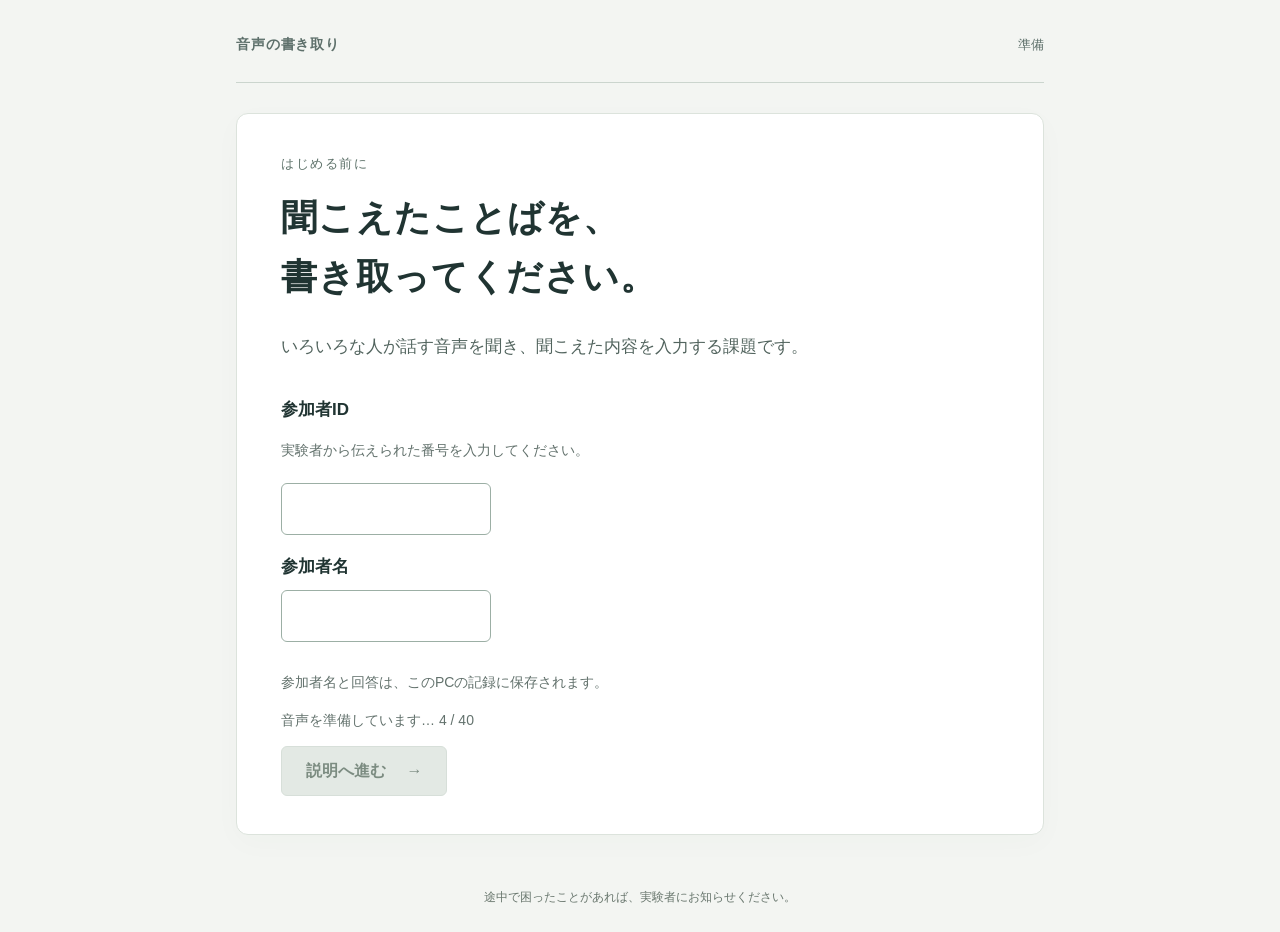
==== site/index.html @ dc61eeb9 "Add Japanese transcription experiment with four practice trials" ====
<!doctype html>
<html lang="ja">
<head>
  <meta charset="utf-8">
  <meta name="viewport" content="width=device-width, initial-scale=1">
  <meta name="referrer" content="no-referrer">
  <meta http-equiv="Content-Security-Policy" content="default-src 'self'; script-src 'self'; style-src 'self'; img-src 'self' data:; media-src 'self' blob:; connect-src 'self'; object-src 'none'; base-uri 'none'; form-action 'none'">
  <title>音声の書き取り</title>
  <link rel="stylesheet" href="style.css">
  <script type="module" src="app.mjs"></script>
</head>
<body>
  <main>
    <header><span class="brand">音声の書き取り</span><span id="stage">準備</span></header>
    <section id="welcome" class="panel">
      <p class="eyebrow">はじめる前に</p>
      <h1>聞こえたことばを、<br>書き取ってください。</h1>
      <p class="lead">いろいろな人が話す音声を聞き、聞こえた内容を入力する課題です。</p>
      <form id="setup">
        <label for="participant">参加者ID</label>
        <p class="hint" id="id-help">実験者から伝えられた番号を入力してください。</p>
        <input id="participant" inputmode="numeric" autocomplete="off" maxlength="12" required aria-describedby="id-help">
        <label for="participant-name">参加者名</label>
        <input id="participant-name" type="text" autocomplete="off" maxlength="100" required>
        <p class="hint">参加者名と回答は、このPCの記録に保存されます。</p>
        <p id="loading" class="hint" role="status">音声を準備しています…</p>
        <button id="setup-next" type="submit" disabled>説明へ進む <span aria-hidden="true">→</span></button>
      </form>
    </section>
    <section id="instructions" class="panel" hidden>
      <p class="eyebrow">課題の進め方</p><h1>音声は1回だけ流れます。</h1>
      <ol class="instructions">
        <li><strong>聞こえた内容を、ひらがなで入力してください。</strong><br>音声が流れ始めたら、入力できます。漢字への変換は必要ありません。</li>
        <li><strong>聞き取れた部分だけでも入力してください。</strong><br>聞こえたことばを、できるだけそのまま書いてください。何も聞き取れなかった場合は、空欄のまま進めます。</li>
        <li><strong>入力が終わったら「次へ」を押してください。</strong><br>音声が終わると次へ進めます。時間制限はありません。前の音声や回答には戻れません。</li>
      </ol>
      <p>最初に4問練習します。その後、本番の36問に進みます。入力した内容と、入力・修正のタイミングを記録します。</p>
      <div class="sound-check"><p>ヘッドホンを着けて、音量を確認してください。</p><button class="secondary" id="check-sound">確認用の音を聞く</button><label class="check"><input type="checkbox" id="sound-ok"> 音が聞こえ、音量もちょうどよいです</label></div>
      <button id="begin" disabled>練習を始める <span aria-hidden="true">→</span></button>
    </section>
    <section id="practice-done" class="panel" hidden>
      <p class="eyebrow">練習終了</p><h1>練習はこれで終わりです。</h1>
      <p>次は本番です。同じやり方で、36個の音声を書き取ってください。</p>
      <p>操作でわからないことがあれば、実験者にお知らせください。準備ができたら、下のボタンを押してください。</p>
      <button id="begin-main">本番を始める <span aria-hidden="true">→</span></button>
    </section>
    <section id="task" class="panel" hidden>
      <div class="progress-label"><span id="progress-text"></span><span>音声の書き取り</span></div>
      <progress id="progress" max="36" value="0" aria-label="進み具合"></progress>
      <h1 id="audio-status" role="status">音声を準備しています…</h1>
      <p id="response-help">聞こえた内容を、ひらがなで入力してください。</p>
      <label for="response" class="sr-only">聞こえた内容</label>
      <textarea id="response" rows="5" maxlength="2000" spellcheck="false" autocomplete="off" autocorrect="off" autocapitalize="off" aria-describedby="response-help response-error" disabled></textarea>
      <p id="response-error" class="error" role="alert"></p>
      <div class="actions"><button id="stop" class="text-button">中断する</button><button id="next" disabled>次へ <span aria-hidden="true">→</span></button></div>
      <button id="retry-play" class="secondary" hidden>音声を開始する</button>
    </section>
    <section id="finish" class="panel" hidden>
      <p class="eyebrow">終了</p><h1 id="finish-title">ありがとうございました。</h1>
      <p id="finish-message">書き取りはこれで終わりです。実験者にお知らせください。</p>
      <button id="download" class="secondary">記録を保存する</button>
      <p class="hint">保存が始まらない場合は、このボタンを押してください。</p>
    </section>
    <section id="recovery" class="panel" hidden>
      <h1>前回の記録が残っています。</h1>
      <p>実験者にお知らせください。記録を保存してから、次の参加者の準備をしてください。</p>
      <button id="recover-download">前回の記録を保存する</button>
      <button id="fresh" class="secondary" disabled>次の参加者の準備へ</button>
    </section>
    <p id="error" class="error" role="alert"></p>
    <footer>途中で困ったことがあれば、実験者にお知らせください。</footer>
  </main>
  <dialog id="stop-dialog"><h2>ここで中断しますか？</h2><p>ここまでの入力を記録して終了します。</p><div class="actions"><button id="cancel-stop" class="secondary">続ける</button><button id="confirm-stop">中断して終了</button></div></dialog>
</body>
</html>
---- site/style.css ----
:root{color-scheme:light;font-family:-apple-system,BlinkMacSystemFont,"Hiragino Kaku Gothic ProN","Yu Gothic",Meiryo,sans-serif;color:#203432;background:#f3f5f2;font-size:17px;line-height:1.85}
*{box-sizing:border-box}body{margin:0}main{max-width:880px;margin:auto;padding:32px 36px 24px}header{display:flex;align-items:center;justify-content:space-between;padding:0 0 24px;border-bottom:1px solid #cbd5ce;font-size:14px;color:#5e706b}.brand{font-weight:650;letter-spacing:.06em}#stage{font-size:13px}h1{font-weight:600;font-size:clamp(26px,4vw,36px);line-height:1.65;letter-spacing:.025em;margin:12px 0 24px}h2{font-size:23px}.panel{background:#fff;border:1px solid #dce3dc;border-radius:12px;padding:38px 44px;margin:30px 0 0;box-shadow:0 8px 30px #23462c06}.eyebrow{font-size:13px;letter-spacing:.12em;color:#60746c;margin:0}.lead{color:#52645e;max-width:36em;margin-bottom:32px}p{margin:12px 0}label{display:block;font-weight:600}.hint{font-size:14px;color:#63726d}input:not([type=checkbox]){font:inherit;width:210px;padding:9px 14px;border:1px solid #9cafa5;border-radius:6px;margin:8px 0 16px}button{font:inherit;font-size:16px;font-weight:600;line-height:1.5;border:1px solid #235a49;border-radius:6px;padding:12px 24px;background:#235a49;color:#fff;cursor:pointer;min-height:48px}button span{padding-left:16px}button:hover:enabled{background:#174636}button:disabled{background:#e3e9e4;border-color:#d7dfd9;color:#7c8c81;cursor:default}button.secondary{background:#fff;color:#235a49}button.secondary:hover:enabled{background:#eef4ef}.text-button{background:transparent;border-color:transparent;color:#65736b;padding-left:0}.text-button:hover:enabled{background:#f3f5f2;color:#203432}button:focus-visible,input:focus-visible,textarea:focus-visible{outline:3px solid #b39044;outline-offset:3px}.instructions{padding-left:24px;font-size:16px}.instructions li{padding-left:6px;margin-bottom:22px}.instructions strong{font-weight:600}.sound-check{margin:28px 0;padding:20px 24px;background:#f4f7f3;border-radius:8px}.check{font-size:15px;font-weight:400;margin-top:14px;cursor:pointer}input[type=checkbox]{width:18px;height:18px;vertical-align:middle;accent-color:#235a49}.progress-label{font-size:13px;display:flex;justify-content:space-between;color:#5e706b}progress{appearance:none;width:100%;height:4px;display:block;margin:10px 0 32px;border:0;border-radius:4px}progress::-webkit-progress-bar{background:#e7ece7;border-radius:4px}progress::-webkit-progress-value{background:#54846d;border-radius:4px}progress::-moz-progress-bar{background:#54846d}#task h1{font-size:26px;margin-bottom:10px}textarea{width:100%;resize:vertical;min-height:200px;padding:20px;font:inherit;font-size:21px;line-height:1.85;border:1px solid #9cafa5;border-radius:6px;background:#fff;color:#203432;margin-top:14px}textarea:disabled{background:#f4f6f3}.actions{display:flex;justify-content:space-between;gap:16px;margin-top:20px}.error{color:#993e34;font-size:15px;min-height:1em;white-space:pre-wrap}footer{font-size:12px;color:#69776e;margin-top:24px;text-align:center}dialog{border:1px solid #cbd5ce;border-radius:12px;padding:30px;max-width:90vw}dialog::backdrop{background:#14282066}[hidden]{display:none!important}.sr-only{position:absolute;width:1px;height:1px;padding:0;margin:-1px;overflow:hidden;clip:rect(0,0,0,0);white-space:nowrap;border:0}#fresh{margin:16px 0 0 12px}
@media(max-width:600px){main{padding:20px 16px}.panel{padding:26px 22px;margin-top:22px}h1{font-size:26px}.sound-check{padding:16px}textarea{font-size:19px}#fresh{margin-left:0}}
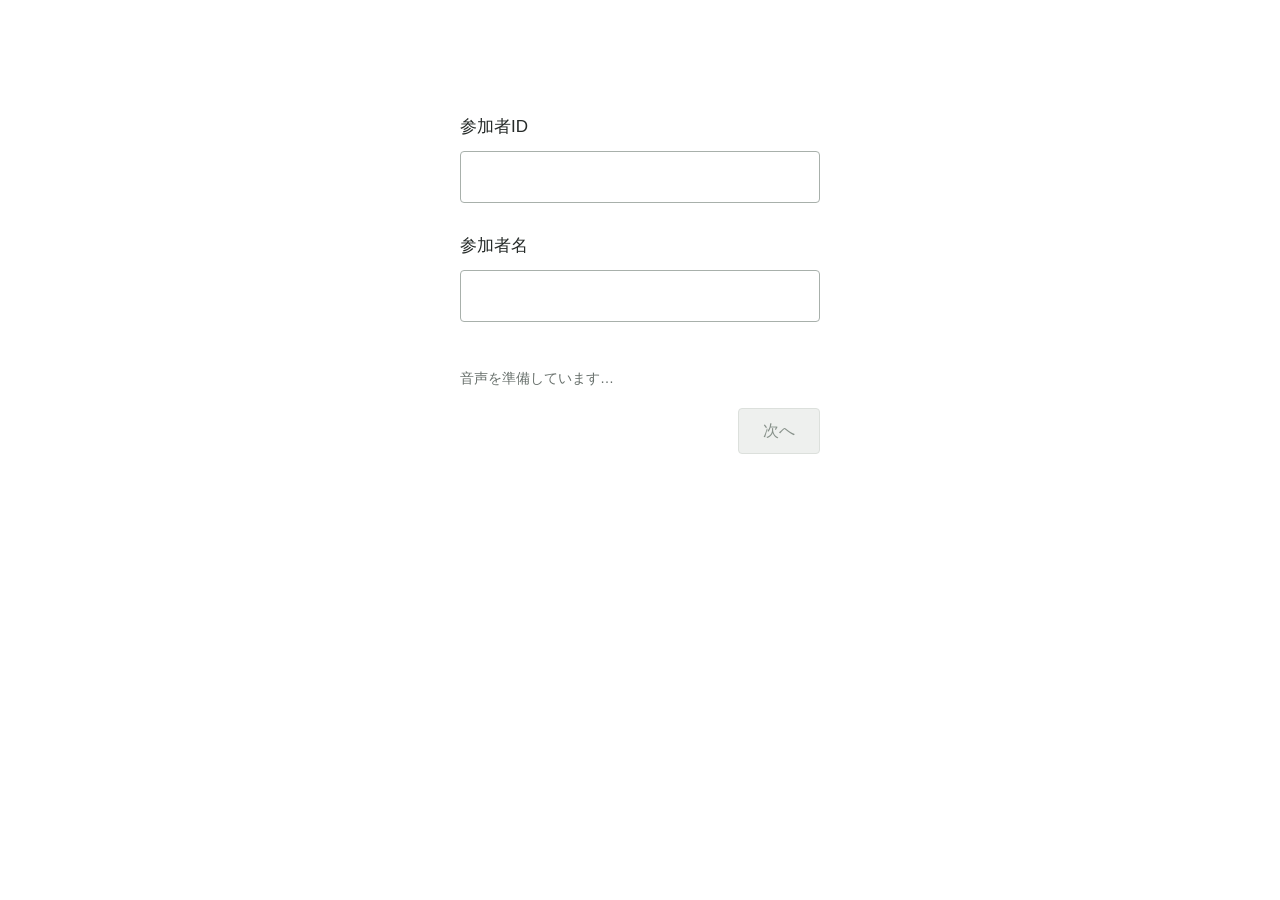
==== commit fbde005e: "Simplify participant UI, log system timestamps, and regenerate practice audio" ====
--- a/site/index.html
+++ b/site/index.html
@@ -11,52 +11,44 @@
 </head>
 <body>
   <main>
-    <header><span class="brand">音声の書き取り</span><span id="stage">準備</span></header>
     <section id="welcome" class="panel">
-      <p class="eyebrow">はじめる前に</p>
-      <h1>聞こえたことばを、<br>書き取ってください。</h1>
-      <p class="lead">いろいろな人が話す音声を聞き、聞こえた内容を入力する課題です。</p>
       <form id="setup">
         <label for="participant">参加者ID</label>
-        <p class="hint" id="id-help">実験者から伝えられた番号を入力してください。</p>
-        <input id="participant" inputmode="numeric" autocomplete="off" maxlength="12" required aria-describedby="id-help">
+        <input id="participant" inputmode="numeric" autocomplete="off" maxlength="12" required>
         <label for="participant-name">参加者名</label>
         <input id="participant-name" type="text" autocomplete="off" maxlength="100" required>
-        <p class="hint">参加者名と回答は、このPCの記録に保存されます。</p>
         <p id="loading" class="hint" role="status">音声を準備しています…</p>
-        <button id="setup-next" type="submit" disabled>説明へ進む <span aria-hidden="true">→</span></button>
+        <button id="setup-next" type="submit" disabled>次へ</button>
       </form>
     </section>
     <section id="instructions" class="panel" hidden>
-      <p class="eyebrow">課題の進め方</p><h1>音声は1回だけ流れます。</h1>
+      <h1>課題の進め方</h1>
       <ol class="instructions">
         <li><strong>聞こえた内容を、ひらがなで入力してください。</strong><br>音声が流れ始めたら、入力できます。漢字への変換は必要ありません。</li>
         <li><strong>聞き取れた部分だけでも入力してください。</strong><br>聞こえたことばを、できるだけそのまま書いてください。何も聞き取れなかった場合は、空欄のまま進めます。</li>
         <li><strong>入力が終わったら「次へ」を押してください。</strong><br>音声が終わると次へ進めます。時間制限はありません。前の音声や回答には戻れません。</li>
       </ol>
-      <p>最初に4問練習します。その後、本番の36問に進みます。入力した内容と、入力・修正のタイミングを記録します。</p>
+      <p>音声は1回だけ流れます。最初に4問練習し、その後、本番の36問に進みます。</p>
+      <p class="hint">お名前・回答・入力や修正の時刻を、このPCに記録します。</p>
       <div class="sound-check"><p>ヘッドホンを着けて、音量を確認してください。</p><button class="secondary" id="check-sound">確認用の音を聞く</button><label class="check"><input type="checkbox" id="sound-ok"> 音が聞こえ、音量もちょうどよいです</label></div>
-      <button id="begin" disabled>練習を始める <span aria-hidden="true">→</span></button>
+      <button id="begin" disabled>練習を始める</button>
     </section>
     <section id="practice-done" class="panel" hidden>
-      <p class="eyebrow">練習終了</p><h1>練習はこれで終わりです。</h1>
+      <h1>練習はこれで終わりです。</h1>
       <p>次は本番です。同じやり方で、36個の音声を書き取ってください。</p>
-      <p>操作でわからないことがあれば、実験者にお知らせください。準備ができたら、下のボタンを押してください。</p>
-      <button id="begin-main">本番を始める <span aria-hidden="true">→</span></button>
+      <button id="begin-main">本番を始める</button>
     </section>
     <section id="task" class="panel" hidden>
-      <div class="progress-label"><span id="progress-text"></span><span>音声の書き取り</span></div>
-      <progress id="progress" max="36" value="0" aria-label="進み具合"></progress>
-      <h1 id="audio-status" role="status">音声を準備しています…</h1>
-      <p id="response-help">聞こえた内容を、ひらがなで入力してください。</p>
-      <label for="response" class="sr-only">聞こえた内容</label>
-      <textarea id="response" rows="5" maxlength="2000" spellcheck="false" autocomplete="off" autocorrect="off" autocapitalize="off" aria-describedby="response-help response-error" disabled></textarea>
+      <p id="progress-text" class="progress-label"></p>
+      <p id="audio-status" class="sr-only" role="status">音声を準備しています…</p>
+      <label for="response" class="sr-only">聞こえた内容をひらがなで入力してください</label>
+      <textarea id="response" rows="5" maxlength="2000" placeholder="ひらがなで入力してください" spellcheck="false" autocomplete="off" autocorrect="off" autocapitalize="off" aria-describedby="response-error" disabled></textarea>
       <p id="response-error" class="error" role="alert"></p>
-      <div class="actions"><button id="stop" class="text-button">中断する</button><button id="next" disabled>次へ <span aria-hidden="true">→</span></button></div>
+      <div class="actions"><button id="stop" class="text-button">中断する</button><button id="next" disabled>次へ</button></div>
       <button id="retry-play" class="secondary" hidden>音声を開始する</button>
     </section>
     <section id="finish" class="panel" hidden>
-      <p class="eyebrow">終了</p><h1 id="finish-title">ありがとうございました。</h1>
+      <h1 id="finish-title">ありがとうございました。</h1>
       <p id="finish-message">書き取りはこれで終わりです。実験者にお知らせください。</p>
       <button id="download" class="secondary">記録を保存する</button>
       <p class="hint">保存が始まらない場合は、このボタンを押してください。</p>
@@ -68,7 +60,6 @@
       <button id="fresh" class="secondary" disabled>次の参加者の準備へ</button>
     </section>
     <p id="error" class="error" role="alert"></p>
-    <footer>途中で困ったことがあれば、実験者にお知らせください。</footer>
   </main>
   <dialog id="stop-dialog"><h2>ここで中断しますか？</h2><p>ここまでの入力を記録して終了します。</p><div class="actions"><button id="cancel-stop" class="secondary">続ける</button><button id="confirm-stop">中断して終了</button></div></dialog>
 </body>
--- a/site/style.css
+++ b/site/style.css
@@ -1,3 +1,3 @@
-:root{color-scheme:light;font-family:-apple-system,BlinkMacSystemFont,"Hiragino Kaku Gothic ProN","Yu Gothic",Meiryo,sans-serif;color:#203432;background:#f3f5f2;font-size:17px;line-height:1.85}
-*{box-sizing:border-box}body{margin:0}main{max-width:880px;margin:auto;padding:32px 36px 24px}header{display:flex;align-items:center;justify-content:space-between;padding:0 0 24px;border-bottom:1px solid #cbd5ce;font-size:14px;color:#5e706b}.brand{font-weight:650;letter-spacing:.06em}#stage{font-size:13px}h1{font-weight:600;font-size:clamp(26px,4vw,36px);line-height:1.65;letter-spacing:.025em;margin:12px 0 24px}h2{font-size:23px}.panel{background:#fff;border:1px solid #dce3dc;border-radius:12px;padding:38px 44px;margin:30px 0 0;box-shadow:0 8px 30px #23462c06}.eyebrow{font-size:13px;letter-spacing:.12em;color:#60746c;margin:0}.lead{color:#52645e;max-width:36em;margin-bottom:32px}p{margin:12px 0}label{display:block;font-weight:600}.hint{font-size:14px;color:#63726d}input:not([type=checkbox]){font:inherit;width:210px;padding:9px 14px;border:1px solid #9cafa5;border-radius:6px;margin:8px 0 16px}button{font:inherit;font-size:16px;font-weight:600;line-height:1.5;border:1px solid #235a49;border-radius:6px;padding:12px 24px;background:#235a49;color:#fff;cursor:pointer;min-height:48px}button span{padding-left:16px}button:hover:enabled{background:#174636}button:disabled{background:#e3e9e4;border-color:#d7dfd9;color:#7c8c81;cursor:default}button.secondary{background:#fff;color:#235a49}button.secondary:hover:enabled{background:#eef4ef}.text-button{background:transparent;border-color:transparent;color:#65736b;padding-left:0}.text-button:hover:enabled{background:#f3f5f2;color:#203432}button:focus-visible,input:focus-visible,textarea:focus-visible{outline:3px solid #b39044;outline-offset:3px}.instructions{padding-left:24px;font-size:16px}.instructions li{padding-left:6px;margin-bottom:22px}.instructions strong{font-weight:600}.sound-check{margin:28px 0;padding:20px 24px;background:#f4f7f3;border-radius:8px}.check{font-size:15px;font-weight:400;margin-top:14px;cursor:pointer}input[type=checkbox]{width:18px;height:18px;vertical-align:middle;accent-color:#235a49}.progress-label{font-size:13px;display:flex;justify-content:space-between;color:#5e706b}progress{appearance:none;width:100%;height:4px;display:block;margin:10px 0 32px;border:0;border-radius:4px}progress::-webkit-progress-bar{background:#e7ece7;border-radius:4px}progress::-webkit-progress-value{background:#54846d;border-radius:4px}progress::-moz-progress-bar{background:#54846d}#task h1{font-size:26px;margin-bottom:10px}textarea{width:100%;resize:vertical;min-height:200px;padding:20px;font:inherit;font-size:21px;line-height:1.85;border:1px solid #9cafa5;border-radius:6px;background:#fff;color:#203432;margin-top:14px}textarea:disabled{background:#f4f6f3}.actions{display:flex;justify-content:space-between;gap:16px;margin-top:20px}.error{color:#993e34;font-size:15px;min-height:1em;white-space:pre-wrap}footer{font-size:12px;color:#69776e;margin-top:24px;text-align:center}dialog{border:1px solid #cbd5ce;border-radius:12px;padding:30px;max-width:90vw}dialog::backdrop{background:#14282066}[hidden]{display:none!important}.sr-only{position:absolute;width:1px;height:1px;padding:0;margin:-1px;overflow:hidden;clip:rect(0,0,0,0);white-space:nowrap;border:0}#fresh{margin:16px 0 0 12px}
-@media(max-width:600px){main{padding:20px 16px}.panel{padding:26px 22px;margin-top:22px}h1{font-size:26px}.sound-check{padding:16px}textarea{font-size:19px}#fresh{margin-left:0}}
+:root{color-scheme:light;font-family:-apple-system,BlinkMacSystemFont,"Hiragino Kaku Gothic ProN","Yu Gothic",Meiryo,sans-serif;color:#252a28;background:#fff;font-size:17px;line-height:1.8}
+*{box-sizing:border-box}body{margin:0}main{max-width:760px;margin:auto;padding:64px 32px}.panel{margin:0}#welcome{max-width:360px;margin:48px auto}h1{font-weight:600;font-size:26px;line-height:1.6;margin:0 0 28px}h2{font-size:23px}p{margin:16px 0}label{display:block;font-weight:500}.hint{font-size:14px;color:#68706c}input:not([type=checkbox]){font:inherit;width:100%;padding:10px 12px;border:1px solid #a8b0ab;border-radius:4px;margin:8px 0 28px}#setup-next{display:block;margin:8px 0 0 auto}button{font:inherit;font-size:16px;line-height:1.5;border:1px solid #315f4e;border-radius:4px;padding:10px 24px;background:#315f4e;color:#fff;cursor:pointer;min-height:46px}button:hover:enabled{background:#244837}button:disabled{background:#eef0ee;border-color:#dce0dc;color:#87918a;cursor:default}button.secondary{background:#fff;color:#315f4e}button.secondary:hover:enabled{background:#f3f6f3}.text-button{background:transparent;border-color:transparent;color:#707873;padding-left:0}.text-button:hover:enabled{background:#f5f6f5;color:#252a28}button:focus-visible,input:focus-visible,textarea:focus-visible{outline:2px solid #315f4e;outline-offset:3px}.instructions{padding-left:24px;font-size:16px}.instructions li{padding-left:4px;margin-bottom:20px}.instructions strong{font-weight:600}.sound-check{margin:28px 0}.check{font-size:15px;margin-top:14px;cursor:pointer}input[type=checkbox]{width:18px;height:18px;vertical-align:middle;accent-color:#315f4e}.progress-label{font-size:14px;color:#707873;margin:0 0 20px}textarea{width:100%;resize:vertical;min-height:220px;padding:18px;font:inherit;font-size:21px;line-height:1.8;border:1px solid #a8b0ab;border-radius:4px;background:#fff;color:#252a28}textarea::placeholder{font-size:17px;color:#89918b}textarea:disabled{background:#f6f7f6}.actions{display:flex;justify-content:space-between;gap:16px;margin-top:24px}.error{color:#993e34;font-size:15px;white-space:pre-wrap}.error:empty{display:none}dialog{border:1px solid #cbd5ce;border-radius:6px;padding:30px;max-width:90vw}dialog::backdrop{background:#14282066}[hidden]{display:none!important}.sr-only{position:absolute;width:1px;height:1px;padding:0;margin:-1px;overflow:hidden;clip:rect(0,0,0,0);white-space:nowrap;border:0}#fresh{margin:16px 0 0 12px}
+@media(max-width:600px){main{padding:36px 20px}#welcome{margin:20px auto}h1{font-size:24px}textarea{font-size:19px}#fresh{margin-left:0}}
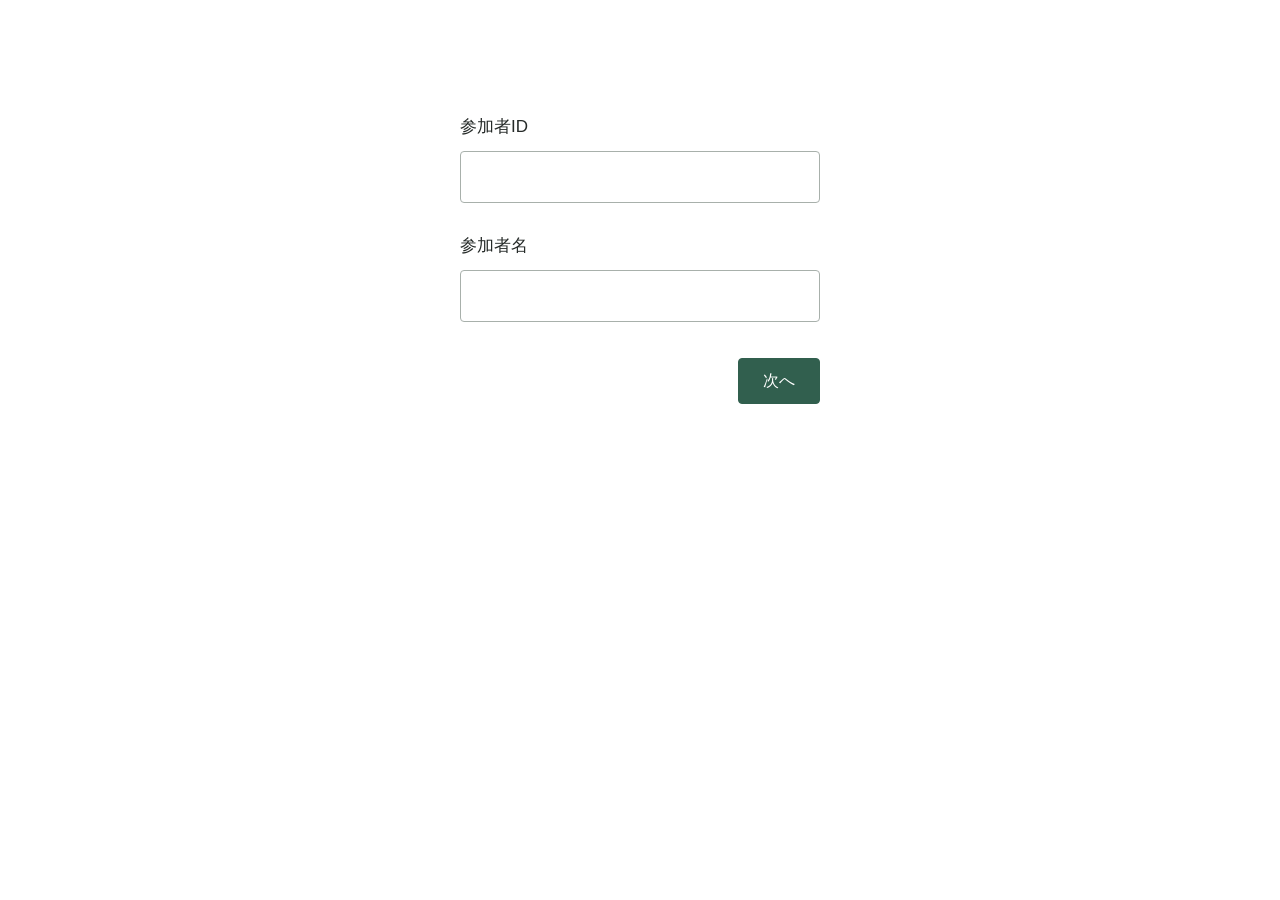
==== commit b3d812f7: "Use six MRI transcription lists and ten shared anchors" ====
--- a/site/index.html
+++ b/site/index.html
@@ -24,25 +24,25 @@
     <section id="instructions" class="panel" hidden>
       <h1>課題の進め方</h1>
       <ol class="instructions">
-        <li><strong>聞こえた内容を、ひらがなで入力してください。</strong><br>音声が流れ始めたら、入力できます。漢字への変換は必要ありません。</li>
+        <li><strong>聞こえた内容を入力してください。</strong><br>ひらがな・カタカナ・漢字のいずれでも構いません。音声が流れ始めたら、入力できます。</li>
         <li><strong>聞き取れた部分だけでも入力してください。</strong><br>聞こえたことばを、できるだけそのまま書いてください。何も聞き取れなかった場合は、空欄のまま進めます。</li>
         <li><strong>入力が終わったら「次へ」を押してください。</strong><br>音声が終わると次へ進めます。時間制限はありません。前の音声や回答には戻れません。</li>
       </ol>
-      <p>音声は1回だけ流れます。最初に4問練習し、その後、本番の36問に進みます。</p>
+      <p>音声は1回だけ流れます。最初に10問練習し、その後、本番の48問に進みます。</p>
       <p class="hint">お名前・回答・入力や修正の時刻を、このPCに記録します。</p>
       <div class="sound-check"><p>ヘッドホンを着けて、音量を確認してください。</p><button class="secondary" id="check-sound">確認用の音を聞く</button><label class="check"><input type="checkbox" id="sound-ok"> 音が聞こえ、音量もちょうどよいです</label></div>
       <button id="begin" disabled>練習を始める</button>
     </section>
     <section id="practice-done" class="panel" hidden>
       <h1>練習はこれで終わりです。</h1>
-      <p>次は本番です。同じやり方で、36個の音声を書き取ってください。</p>
+      <p>次は本番です。同じやり方で、48個の音声を書き取ってください。</p>
       <button id="begin-main">本番を始める</button>
     </section>
     <section id="task" class="panel" hidden>
       <p id="progress-text" class="progress-label"></p>
       <p id="audio-status" class="sr-only" role="status">音声を準備しています…</p>
-      <label for="response" class="sr-only">聞こえた内容をひらがなで入力してください</label>
-      <textarea id="response" rows="5" maxlength="2000" placeholder="ひらがなで入力してください" spellcheck="false" autocomplete="off" autocorrect="off" autocapitalize="off" aria-describedby="response-error" disabled></textarea>
+      <label for="response" class="sr-only">聞こえた内容を入力してください</label>
+      <textarea id="response" rows="5" maxlength="2000" placeholder="聞こえた内容を入力してください" spellcheck="false" autocomplete="off" autocorrect="off" autocapitalize="off" aria-describedby="response-error" disabled></textarea>
       <p id="response-error" class="error" role="alert"></p>
       <div class="actions"><button id="stop" class="text-button">中断する</button><button id="next" disabled>次へ</button></div>
       <button id="retry-play" class="secondary" hidden>音声を開始する</button>
